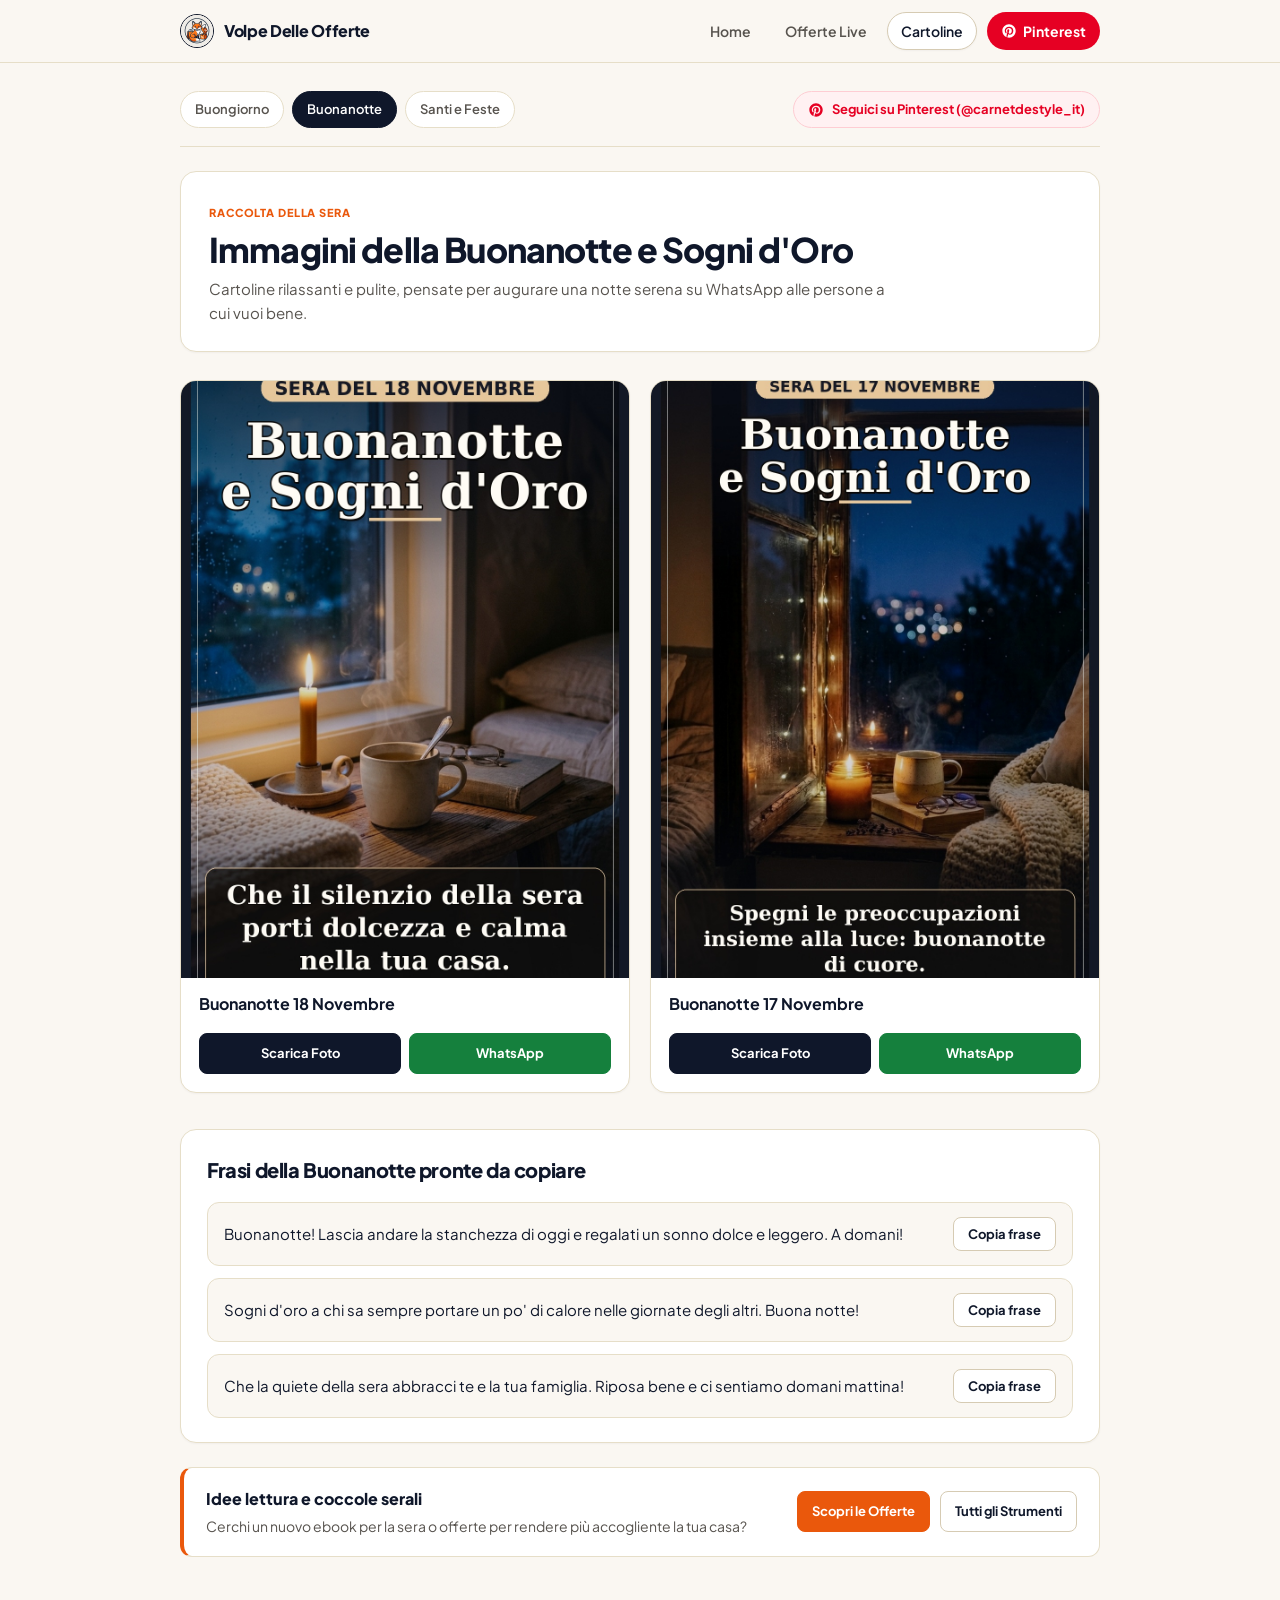
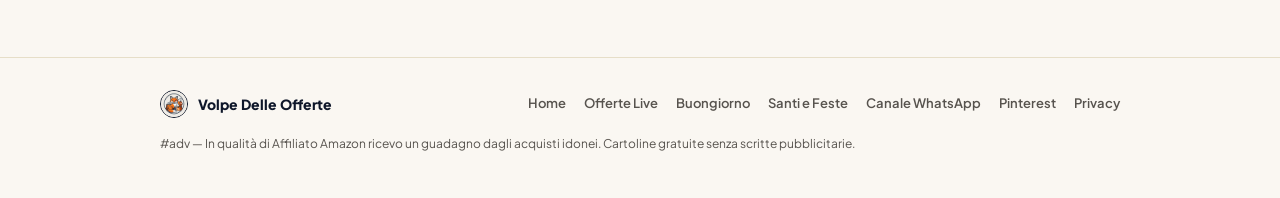
==== buonanotte/index.html @ d1fcee2e "Auto-update deals & cartoline [skip ci]" ====
<!DOCTYPE html>
<html lang="it">
<head>
  <meta charset="UTF-8">
  <meta name="viewport" content="width=device-width, initial-scale=1.0">
  <title>Immagini Buonanotte Nuove e Dolci da Mandare su WhatsApp</title>
  <meta name="description" content="Immagini serene della Buonanotte e sogni d'oro senza pubblicità, pronte da scaricare gratis e condividere su WhatsApp.">
  <link rel="icon" type="image/jpeg" href="../assets/logo.jpg">
  <link rel="preconnect" href="https://fonts.googleapis.com">
  <link rel="preconnect" href="https://fonts.gstatic.com" crossorigin>
  <link href="https://fonts.googleapis.com/css2?family=Playfair+Display:wght@600;700&family=Plus+Jakarta+Sans:wght@400;600;700;800&display=swap" rel="stylesheet">
  <link rel="stylesheet" href="../assets/site.css?v=20261114">
  <link rel="stylesheet" href="../assets/cartoline.css?v=20261114">
</head>
<body>
  <header class="site-topbar">
    <div class="site-topbar-inner">
      <a class="site-brand" href="../">
        <img src="../assets/logo.jpg" alt="Volpe Delle Offerte">
        <span>Volpe Delle Offerte</span>
      </a>
      <nav class="site-nav" aria-label="Menu principale">
        <a href="../">Home</a>
        <a href="../miniapp/">Offerte Live</a>
        <a class="is-active" href="../buongiorno/">Cartoline</a>
        <a class="nav-pinterest" href="https://www.pinterest.com/carnetdestyle_it/" target="_blank" rel="noopener">
          <svg class="icon-svg" viewBox="0 0 24 24" fill="currentColor" aria-hidden="true"><path d="M12 2C6.48 2 2 6.48 2 12c0 4.24 2.65 7.86 6.39 9.29-.09-.78-.17-1.98.04-2.83.18-.77 1.18-5.01 1.18-5.01s-.3-.6-.3-1.49c0-1.4.81-2.44 1.82-2.44.86 0 1.27.64 1.27 1.41 0 .86-.55 2.15-.83 3.34-.24 1 .5 1.81 1.48 1.81 1.78 0 3.14-1.88 3.14-4.59 0-2.4-1.72-4.08-4.18-4.08-2.85 0-4.52 2.14-4.52 4.35 0 .86.33 1.78.75 2.28.08.1.09.19.07.29-.08.31-.25 1-.28 1.14-.04.18-.15.22-.34.13-1.25-.58-2.03-2.41-2.03-3.88 0-3.16 2.3-6.06 6.62-6.06 3.48 0 6.18 2.48 6.18 5.79 0 3.45-2.18 6.23-5.2 6.23-1.02 0-1.97-.53-2.3-1.15l-.63 2.38c-.23.87-.84 1.96-1.25 2.62.94.29 1.94.45 2.98.45 5.52 0 10-4.48 10-10S17.52 2 12 2z"/></svg>
          Pinterest
        </a>
      </nav>
    </div>
  </header>

  <main class="container cartoline-container">
    <div class="subnav-bar">
      <nav class="subnav-pills" aria-label="Categorie cartoline">
        <a href="../buongiorno/">Buongiorno</a>
        <a class="active" href="../buonanotte/">Buonanotte</a>
        <a href="../santi/">Santi e Feste</a>
      </nav>
      <a class="subnav-pinterest-note" href="https://www.pinterest.com/carnetdestyle_it/" target="_blank" rel="noopener">
        <svg class="icon-svg" viewBox="0 0 24 24" fill="currentColor" aria-hidden="true"><path d="M12 2C6.48 2 2 6.48 2 12c0 4.24 2.65 7.86 6.39 9.29-.09-.78-.17-1.98.04-2.83.18-.77 1.18-5.01 1.18-5.01s-.3-.6-.3-1.49c0-1.4.81-2.44 1.82-2.44.86 0 1.27.64 1.27 1.41 0 .86-.55 2.15-.83 3.34-.24 1 .5 1.81 1.48 1.81 1.78 0 3.14-1.88 3.14-4.59 0-2.4-1.72-4.08-4.18-4.08-2.85 0-4.52 2.14-4.52 4.35 0 .86.33 1.78.75 2.28.08.1.09.19.07.29-.08.31-.25 1-.28 1.14-.04.18-.15.22-.34.13-1.25-.58-2.03-2.41-2.03-3.88 0-3.16 2.3-6.06 6.62-6.06 3.48 0 6.18 2.48 6.18 5.79 0 3.45-2.18 6.23-5.2 6.23-1.02 0-1.97-.53-2.3-1.15l-.63 2.38c-.23.87-.84 1.96-1.25 2.62.94.29 1.94.45 2.98.45 5.52 0 10-4.48 10-10S17.52 2 12 2z"/></svg>
        Seguici su Pinterest (@carnetdestyle_it)
      </a>
    </div>

    <section class="hero">
      <span class="hero-eyebrow">Raccolta della Sera</span>
      <h1>Immagini della Buonanotte e Sogni d'Oro</h1>
      <p>Cartoline rilassanti e pulite, pensate per augurare una notte serena su WhatsApp alle persone a cui vuoi bene.</p>
    </section>

    <section class="grid">
      <article class="card">
        <img src="../assets/cartoline/pin_buonanotte_2026-11-18.jpg" alt="Buonanotte 18 Novembre candela calda e riposo sereno">
        <div class="card-body">
          <h2 class="card-title">Buonanotte 18 Novembre</h2>
          <div class="card-actions">
            <a class="btn btn-primary" href="../assets/cartoline/pin_buonanotte_2026-11-18.jpg" download="buonanotte_18_novembre.jpg">Scarica Foto</a>
            <a class="btn btn-whatsapp" href="https://wa.me/?text=Buonanotte%21%20Che%20il%20silenzio%20della%20sera%20porti%20dolcezza%20e%20calma%20nella%20tua%20casa.%20https%3A//alby-eheh.github.io/buonanotte/" target="_blank" rel="noopener">WhatsApp</a>
          </div>
        </div>
      </article>

      <article class="card">
        <img src="../assets/cartoline/pin_buonanotte_2026-11-17.jpg" alt="Buonanotte 17 Novembre candela calda e riposo sereno">
        <div class="card-body">
          <h2 class="card-title">Buonanotte 17 Novembre</h2>
          <div class="card-actions">
            <a class="btn btn-primary" href="../assets/cartoline/pin_buonanotte_2026-11-17.jpg" download="buonanotte_17_novembre.jpg">Scarica Foto</a>
            <a class="btn btn-whatsapp" href="https://wa.me/?text=Buonanotte%21%20Spegni%20le%20preoccupazioni%20insieme%20alla%20luce%3A%20buonanotte%20di%20cuore.%20https%3A//alby-eheh.github.io/buonanotte/" target="_blank" rel="noopener">WhatsApp</a>
          </div>
        </div>
      </article>
    </section>

    <section class="section-box">
      <h2>Frasi della Buonanotte pronte da copiare</h2>
      <div class="quotes-list">
        <div class="quote-item">
          <p>Buonanotte! Lascia andare la stanchezza di oggi e regalati un sonno dolce e leggero. A domani!</p>
          <button class="copy-btn" data-quote="Buonanotte! Lascia andare la stanchezza di oggi e regalati un sonno dolce e leggero. A domani!">Copia frase</button>
        </div>
        <div class="quote-item">
          <p>Sogni d'oro a chi sa sempre portare un po' di calore nelle giornate degli altri. Buona notte!</p>
          <button class="copy-btn" data-quote="Sogni d'oro a chi sa sempre portare un po' di calore nelle giornate degli altri. Buona notte!">Copia frase</button>
        </div>
        <div class="quote-item">
          <p>Che la quiete della sera abbracci te e la tua famiglia. Riposa bene e ci sentiamo domani mattina!</p>
          <button class="copy-btn" data-quote="Che la quiete della sera abbracci te e la tua famiglia. Riposa bene e ci sentiamo domani mattina!">Copia frase</button>
        </div>
      </div>
    </section>

    <aside class="promo-subtle">
      <div>
        <h3>Idee lettura e coccole serali</h3>
        <p>Cerchi un nuovo ebook per la sera o offerte per rendere più accogliente la tua casa?</p>
      </div>
      <div class="promo-links">
        <a href="../miniapp/">Scopri le Offerte</a>
        <a class="secondary" href="../">Tutti gli Strumenti</a>
      </div>
    </aside>

  </main>

  <footer class="site-footer">
    <div class="site-footer-inner">
      <div class="site-footer-top">
        <div class="site-footer-brand">
          <img src="../assets/logo.jpg" alt="Volpe Delle Offerte">
          <span>Volpe Delle Offerte</span>
        </div>
        <nav class="site-footer-links" aria-label="Link utili">
          <a href="../">Home</a>
          <a href="../miniapp/">Offerte Live</a>
          <a href="../buongiorno/">Buongiorno</a>
          <a href="../santi/">Santi e Feste</a>
          <a href="https://whatsapp.com/channel/0029VbETLnsD38CLMNvogI3g" target="_blank" rel="noopener">Canale WhatsApp</a>
          <a href="https://www.pinterest.com/carnetdestyle_it/" target="_blank" rel="noopener">Pinterest</a>
          <a href="../privacy.html">Privacy</a>
        </nav>
      </div>
      <div class="site-footer-legal">
        #adv — In qualità di Affiliato Amazon ricevo un guadagno dagli acquisti idonei. Cartoline gratuite senza scritte pubblicitarie.
      </div>
    </div>
  </footer>
  <script src="../assets/cartoline.js"></script>
</body>
</html>
---- assets/site.css ----
/* Volpe Delle Offerte — Sistema di Design Editoriale Condiviso */

:root {
  --bg: #faf7f2;
  --surface: #ffffff;
  --surface-alt: #f3ede2;
  --ink: #0f172a;
  --muted: #57534e;
  --fox: #ea580c;
  --fox-hover: #c2410c;
  --fox-soft: #fff7ed;
  --border: #e6dec8;
  --border-strong: #d6cbb3;
  --wa: #15803d;
  --wa-hover: #166534;
  --wa-soft: #f0fdf4;
  --pinterest: #e60023;
  --pinterest-hover: #b8001b;
  --pinterest-soft: #fff1f2;
  --radius-sm: 8px;
  --radius-md: 12px;
  --radius-lg: 16px;
  --shadow-sm: 0 1px 2px rgba(15, 23, 42, 0.04);
  --shadow-md: 0 8px 24px rgba(15, 23, 42, 0.06);
  --container: 960px;
  --font-sans: 'Plus Jakarta Sans', -apple-system, BlinkMacSystemFont, 'Segoe UI', Roboto, Helvetica, Arial, sans-serif;
}

*, *::before, *::after {
  box-sizing: border-box;
}

html {
  scroll-behavior: smooth;
}

body {
  margin: 0;
  padding: 0;
  background-color: var(--bg);
  color: var(--ink);
  font-family: var(--font-sans);
  line-height: 1.6;
  -webkit-font-smoothing: antialiased;
  -moz-osx-font-smoothing: grayscale;
}

a {
  color: inherit;
  text-decoration: none;
}

img {
  max-width: 100%;
  display: block;
}

.icon-svg {
  width: 16px;
  height: 16px;
  flex-shrink: 0;
  display: inline-block;
  vertical-align: middle;
}

/* Sticky Topbar Condivisa */
.site-topbar {
  position: sticky;
  top: 0;
  z-index: 50;
  background: rgba(250, 247, 242, 0.94);
  backdrop-filter: blur(10px);
  -webkit-backdrop-filter: blur(10px);
  border-bottom: 1px solid var(--border);
}

.site-topbar-inner {
  max-width: var(--container);
  margin: 0 auto;
  padding: 12px 20px;
  display: flex;
  align-items: center;
  justify-content: space-between;
  gap: 14px;
  flex-wrap: wrap;
}

.site-brand {
  display: inline-flex;
  align-items: center;
  gap: 10px;
  font-weight: 800;
  font-size: 16px;
  color: var(--ink);
  letter-spacing: -0.02em;
}

.site-brand img {
  width: 34px;
  height: 34px;
  border-radius: 50%;
  object-fit: cover;
  border: 1.5px solid var(--ink);
  background: var(--surface);
}

.site-nav {
  display: flex;
  align-items: center;
  gap: 6px;
  flex-wrap: wrap;
}

.site-nav a {
  display: inline-flex;
  align-items: center;
  gap: 6px;
  padding: 7px 13px;
  border-radius: 999px;
  font-size: 14px;
  font-weight: 600;
  color: var(--muted);
  border: 1px solid transparent;
  transition: background-color 0.15s ease, color 0.15s ease, border-color 0.15s ease;
}

.site-nav a:hover {
  color: var(--ink);
  background-color: var(--surface-alt);
}

.site-nav a.is-active {
  color: var(--ink);
  background-color: var(--surface);
  border-color: var(--border-strong);
  box-shadow: var(--shadow-sm);
}

.site-nav a.nav-pinterest {
  background-color: var(--pinterest);
  color: #ffffff;
  font-weight: 700;
  margin-left: 4px;
}

.site-nav a.nav-pinterest:hover {
  background-color: var(--pinterest-hover);
  color: #ffffff;
}

/* Container & Bottoni Condivisi */
.site-container {
  max-width: var(--container);
  margin: 0 auto;
  padding: 0 20px;
}

.btn {
  display: inline-flex;
  align-items: center;
  justify-content: center;
  gap: 8px;
  padding: 11px 18px;
  border-radius: var(--radius-sm);
  font-family: inherit;
  font-size: 14px;
  font-weight: 700;
  cursor: pointer;
  border: 1px solid transparent;
  transition: background-color 0.15s ease, border-color 0.15s ease, transform 0.15s ease, color 0.15s ease;
}

.btn:hover {
  transform: translateY(-1px);
}

.btn-wa {
  background-color: var(--wa);
  color: #ffffff;
}

.btn-wa:hover {
  background-color: var(--wa-hover);
}

.btn-fox {
  background-color: var(--fox);
  color: #ffffff;
}

.btn-fox:hover {
  background-color: var(--fox-hover);
}

.btn-outline {
  background-color: var(--surface);
  color: var(--ink);
  border-color: var(--border-strong);
}

.btn-outline:hover {
  background-color: var(--surface-alt);
  border-color: var(--ink);
}

.btn-pinterest {
  background-color: var(--pinterest);
  color: #ffffff;
}

.btn-pinterest:hover {
  background-color: var(--pinterest-hover);
}

/* Footer Editoriale Condiviso */
.site-footer {
  margin-top: 64px;
  border-top: 1px solid var(--border);
  padding: 32px 20px 44px;
  background-color: var(--bg);
}

.site-footer-inner {
  max-width: var(--container);
  margin: 0 auto;
  display: flex;
  flex-direction: column;
  gap: 16px;
}

.site-footer-top {
  display: flex;
  align-items: center;
  justify-content: space-between;
  flex-wrap: wrap;
  gap: 16px;
}

.site-footer-brand {
  display: inline-flex;
  align-items: center;
  gap: 10px;
  font-weight: 800;
  font-size: 14px;
  color: var(--ink);
}

.site-footer-brand img {
  width: 28px;
  height: 28px;
  border-radius: 50%;
  object-fit: cover;
  border: 1.5px solid var(--ink);
  background: var(--surface);
}

.site-footer-links {
  display: flex;
  flex-wrap: wrap;
  gap: 18px;
  font-size: 13px;
  font-weight: 600;
  color: var(--muted);
}

.site-footer-links a:hover {
  color: var(--fox);
  text-decoration: underline;
}

.site-footer-legal {
  font-size: 12px;
  color: var(--muted);
  line-height: 1.65;
}

.site-footer-legal a {
  color: var(--fox);
  font-weight: 600;
  text-decoration: underline;
}

/* Supporto opzionale dark mode dentro Telegram WebApp */
[data-tg-theme="dark"] .site-topbar {
  background: rgba(15, 23, 42, 0.92);
  border-bottom-color: #1e293b;
}

[data-tg-theme="dark"] .site-brand {
  color: #f8fafc;
}

[data-tg-theme="dark"] .site-nav a {
  color: #94a3b8;
}

[data-tg-theme="dark"] .site-nav a:hover {
  color: #f8fafc;
  background-color: #1e293b;
}

[data-tg-theme="dark"] .site-nav a.is-active {
  color: #f8fafc;
  background-color: #1e293b;
  border-color: #334155;
}

[data-tg-theme="dark"] .site-footer {
  background-color: #0f172a;
  border-top-color: #1e293b;
}

[data-tg-theme="dark"] .site-footer-brand {
  color: #f8fafc;
}

[data-tg-theme="dark"] .site-footer-links,
[data-tg-theme="dark"] .site-footer-legal {
  color: #94a3b8;
}

@media (max-width: 640px) {
  .site-topbar-inner {
    padding: 10px 14px;
    gap: 10px;
  }

  .site-brand {
    font-size: 15px;
  }

  .site-nav {
    width: 100%;
    gap: 5px;
  }

  .site-nav a {
    font-size: 13px;
    padding: 6px 10px;
  }

  .site-nav a.nav-pinterest {
    margin-left: auto;
  }

  .site-container {
    padding: 0 14px;
  }

  .site-footer {
    padding: 24px 14px 36px;
  }
}
---- assets/cartoline.css ----
/* Stili specifici per le sezioni Cartoline (Buongiorno, Buonanotte, Santi e Feste) */

.container,
.cartoline-container {
  max-width: var(--container);
  margin: 0 auto;
  padding: 28px 20px 24px;
}

/* Sotto-navigazione categorie cartoline */
.subnav-bar {
  display: flex;
  align-items: center;
  justify-content: space-between;
  flex-wrap: wrap;
  gap: 12px;
  padding-bottom: 18px;
  margin-bottom: 24px;
  border-bottom: 1px solid var(--border);
}

.subnav-pills {
  display: flex;
  gap: 8px;
  flex-wrap: wrap;
}

.subnav-pills a {
  display: inline-flex;
  align-items: center;
  gap: 6px;
  padding: 7px 14px;
  border-radius: 999px;
  font-size: 13px;
  font-weight: 600;
  color: var(--muted);
  background: var(--surface);
  border: 1px solid var(--border);
  transition: all 0.15s ease;
}

.subnav-pills a:hover {
  border-color: var(--fox);
  color: var(--ink);
}

.subnav-pills a.active {
  background: var(--ink);
  color: #ffffff;
  border-color: var(--ink);
}

.subnav-pinterest-note {
  display: inline-flex;
  align-items: center;
  gap: 8px;
  font-size: 13px;
  font-weight: 700;
  color: var(--pinterest);
  padding: 7px 14px;
  border-radius: 999px;
  background: var(--pinterest-soft);
  border: 1px solid #fecdd3;
  transition: background-color 0.15s ease, color 0.15s ease;
}

.subnav-pinterest-note:hover {
  background: var(--pinterest);
  color: #ffffff;
  border-color: var(--pinterest);
}

/* Header Editoriale Cartoline */
.hero,
.hero-card {
  background: var(--surface);
  border: 1px solid var(--border);
  border-radius: var(--radius-lg);
  padding: 26px 28px;
  margin-bottom: 28px;
  box-shadow: var(--shadow-sm);
}

.hero-eyebrow {
  display: inline-block;
  font-size: 11px;
  font-weight: 800;
  letter-spacing: 0.08em;
  text-transform: uppercase;
  color: var(--fox);
  margin-bottom: 8px;
}

.hero h1,
.hero-card h1 {
  margin: 0 0 8px;
  font-size: clamp(24px, 3.2vw, 34px);
  font-weight: 800;
  letter-spacing: -0.025em;
  line-height: 1.15;
  color: var(--ink);
}

.hero p,
.hero-card p {
  margin: 0;
  color: var(--muted);
  font-size: 15px;
  max-width: 680px;
}

/* Griglia Cartoline */
.grid {
  display: grid;
  grid-template-columns: repeat(auto-fit, minmax(260px, 1fr));
  gap: 20px;
  margin-bottom: 36px;
}

.card {
  background: var(--surface);
  border: 1px solid var(--border);
  border-radius: var(--radius-lg);
  overflow: hidden;
  display: flex;
  flex-direction: column;
  box-shadow: var(--shadow-sm);
  transition: transform 0.2s ease, border-color 0.2s ease, box-shadow 0.2s ease;
}

.card:hover {
  transform: translateY(-2px);
  border-color: var(--border-strong);
  box-shadow: var(--shadow-md);
}

.card > img,
.card-img-wrap img {
  width: 100%;
  aspect-ratio: 3 / 4;
  object-fit: cover;
  display: block;
  background: var(--surface-alt);
}

.card-body {
  padding: 16px 18px 18px;
  display: flex;
  flex-direction: column;
  gap: 8px;
  flex: 1;
}

.card-tag {
  font-size: 11px;
  font-weight: 700;
  text-transform: uppercase;
  letter-spacing: 0.06em;
  color: var(--fox);
}

.card-title {
  margin: 0;
  font-size: 16px;
  font-weight: 700;
  line-height: 1.3;
  color: var(--ink);
}

.card-actions {
  margin-top: auto;
  padding-top: 10px;
  display: flex;
  gap: 8px;
  flex-wrap: wrap;
}

.btn-primary {
  display: inline-flex;
  align-items: center;
  justify-content: center;
  gap: 6px;
  flex: 1;
  min-width: 110px;
  padding: 9px 12px;
  border-radius: var(--radius-sm);
  background: var(--ink);
  color: #ffffff;
  font-size: 13px;
  font-weight: 700;
  border: 1px solid var(--ink);
  transition: background-color 0.15s ease, border-color 0.15s ease;
}

.btn-primary:hover {
  background: var(--fox);
  border-color: var(--fox);
}

.btn-whatsapp {
  display: inline-flex;
  align-items: center;
  justify-content: center;
  gap: 6px;
  flex: 1;
  min-width: 110px;
  padding: 9px 12px;
  border-radius: var(--radius-sm);
  background: var(--wa);
  color: #ffffff;
  font-size: 13px;
  font-weight: 700;
  border: 1px solid var(--wa);
  transition: background-color 0.15s ease, border-color 0.15s ease;
}

.btn-whatsapp:hover {
  background: var(--wa-hover);
  border-color: var(--wa-hover);
}

/* Sezione Frasi */
.section-box {
  background: var(--surface);
  border: 1px solid var(--border);
  border-radius: var(--radius-lg);
  padding: 24px 26px;
  margin-bottom: 24px;
  box-shadow: var(--shadow-sm);
}

.section-box h2 {
  margin: 0 0 16px;
  font-size: 20px;
  font-weight: 800;
  letter-spacing: -0.02em;
  color: var(--ink);
}

.quotes-list {
  display: grid;
  gap: 12px;
}

.quote-item {
  display: flex;
  justify-content: space-between;
  align-items: center;
  gap: 16px;
  padding: 14px 16px;
  background: var(--bg);
  border: 1px solid var(--border);
  border-radius: var(--radius-md);
}

.quote-item p,
.quote-text {
  margin: 0;
  font-size: 15px;
  color: var(--ink);
  line-height: 1.5;
}

.copy-btn {
  flex-shrink: 0;
  padding: 8px 14px;
  border-radius: var(--radius-sm);
  border: 1px solid var(--border-strong);
  background: var(--surface);
  color: var(--ink);
  font-family: inherit;
  font-size: 13px;
  font-weight: 700;
  cursor: pointer;
  transition: background-color 0.15s ease, border-color 0.15s ease, color 0.15s ease;
}

.copy-btn:hover {
  background: var(--fox);
  border-color: var(--fox);
  color: #ffffff;
}

/* Promo Discreto in Fondo alla Raccolta */
.promo-subtle {
  background: var(--surface);
  border: 1px solid var(--border);
  border-left: 4px solid var(--fox);
  border-radius: var(--radius-md);
  padding: 18px 22px;
  display: flex;
  justify-content: space-between;
  align-items: center;
  flex-wrap: wrap;
  gap: 14px;
  margin-bottom: 12px;
}

.promo-subtle h3 {
  margin: 0 0 4px;
  font-size: 16px;
  font-weight: 800;
  color: var(--ink);
}

.promo-subtle p {
  margin: 0;
  font-size: 14px;
  color: var(--muted);
}

.promo-links {
  display: flex;
  gap: 10px;
  flex-wrap: wrap;
}

.promo-links a {
  display: inline-flex;
  align-items: center;
  justify-content: center;
  padding: 9px 14px;
  border-radius: var(--radius-sm);
  background: var(--fox);
  color: #ffffff;
  font-size: 13px;
  font-weight: 700;
  border: 1px solid var(--fox);
  transition: background-color 0.15s ease;
}

.promo-links a:hover {
  background: var(--fox-hover);
}

.promo-links a.secondary {
  background: var(--surface);
  color: var(--ink);
  border-color: var(--border-strong);
}

.promo-links a.secondary:hover {
  background: var(--surface-alt);
}

.toast {
  position: fixed;
  bottom: 24px;
  left: 50%;
  transform: translateX(-50%) translateY(80px);
  background: var(--ink);
  color: #ffffff;
  padding: 10px 20px;
  border-radius: 999px;
  font-size: 14px;
  font-weight: 600;
  opacity: 0;
  transition: transform 0.25s ease, opacity 0.25s ease;
  z-index: 100;
  pointer-events: none;
}

.toast.show {
  transform: translateX(-50%) translateY(0);
  opacity: 1;
}

@media (max-width: 640px) {
  .container,
  .cartoline-container {
    padding: 20px 14px 16px;
  }

  .hero,
  .hero-card {
    padding: 20px 18px;
  }

  .section-box {
    padding: 18px 16px;
  }

  .quote-item {
    flex-direction: column;
    align-items: flex-start;
  }

  .copy-btn {
    width: 100%;
  }

  .promo-subtle {
    padding: 16px;
  }
}
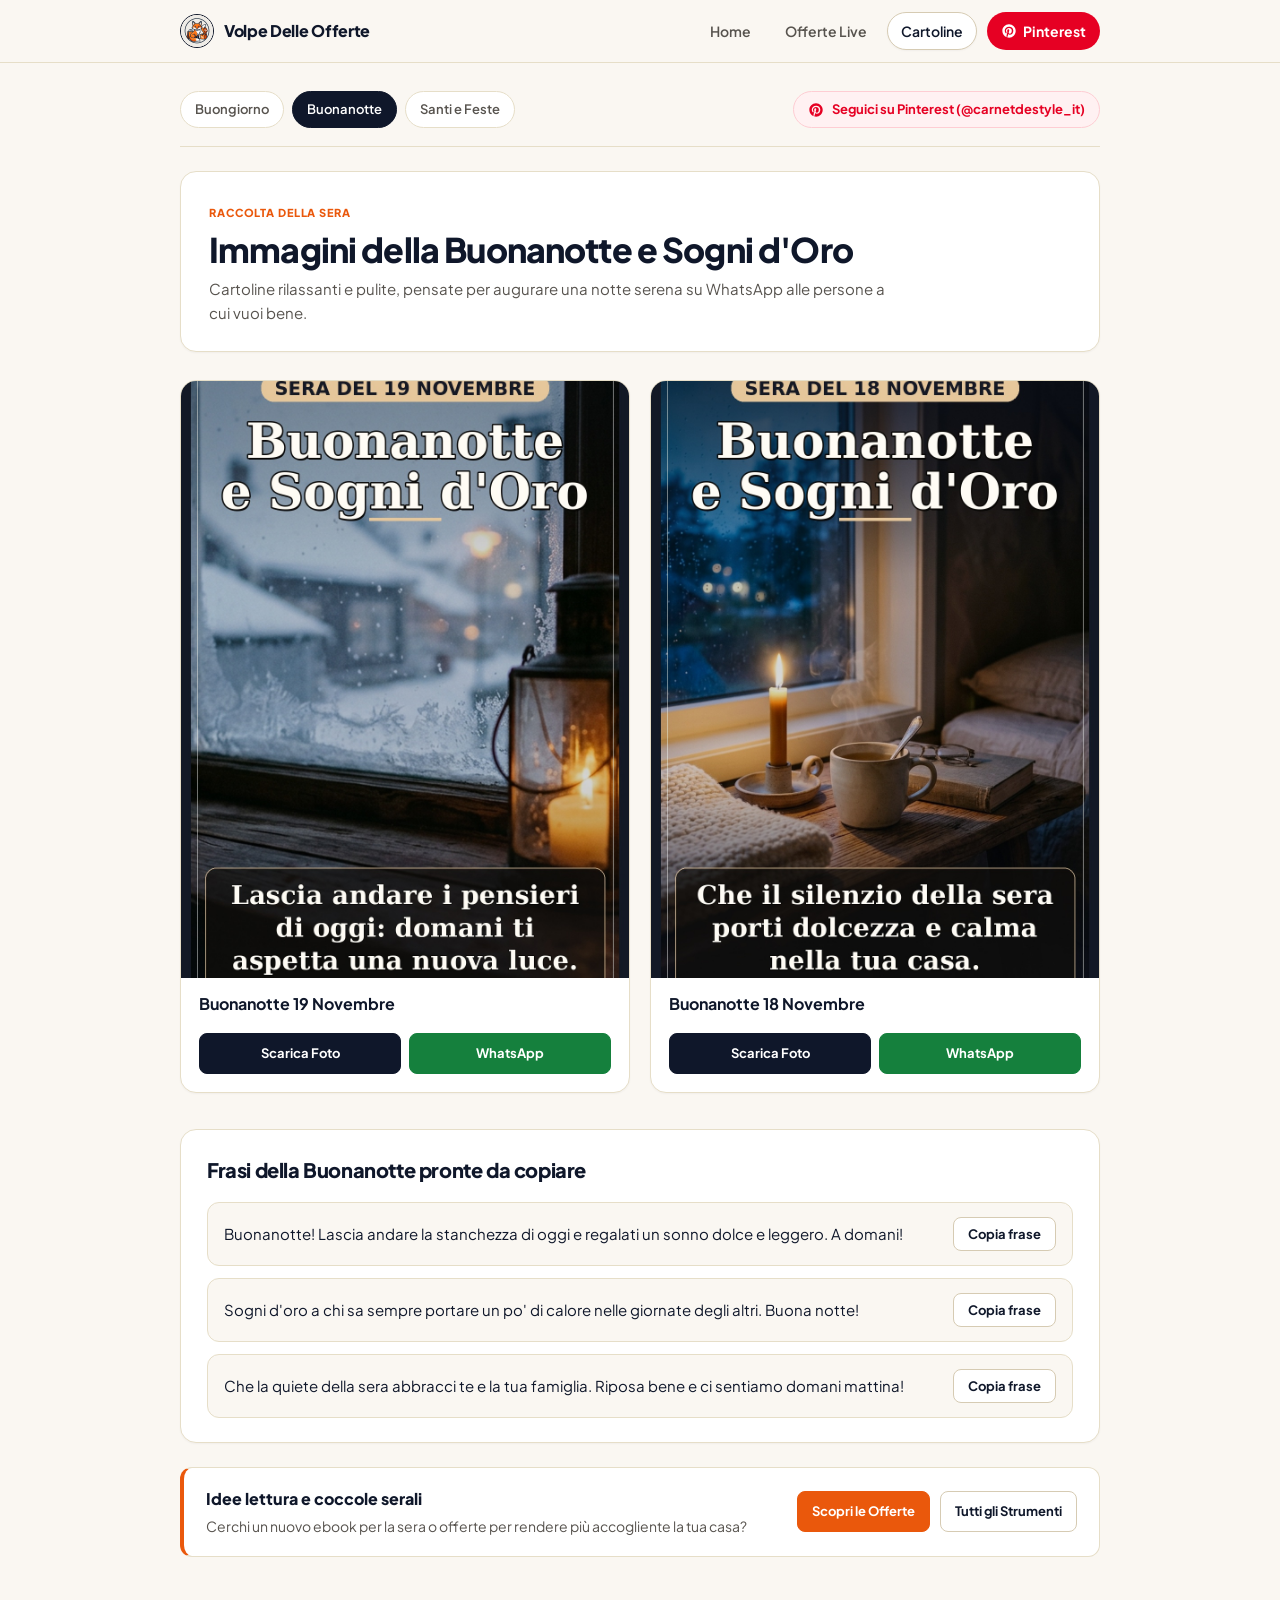
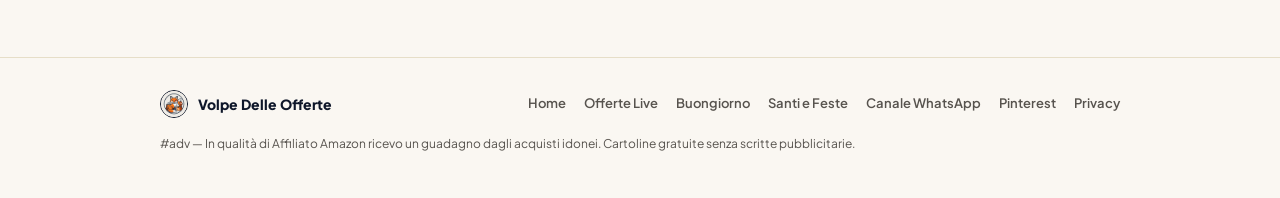
==== commit 56541772: "Auto-update cartoline & deals 2026-11-19" ====
--- a/buonanotte/index.html
+++ b/buonanotte/index.html
@@ -52,23 +52,23 @@
 
     <section class="grid">
       <article class="card">
+        <img src="../assets/cartoline/pin_buonanotte_2026-11-19.jpg" alt="Buonanotte 19 Novembre candela calda e riposo sereno">
+        <div class="card-body">
+          <h2 class="card-title">Buonanotte 19 Novembre</h2>
+          <div class="card-actions">
+            <a class="btn btn-primary" href="../assets/cartoline/pin_buonanotte_2026-11-19.jpg" download="buonanotte_19_novembre.jpg">Scarica Foto</a>
+            <a class="btn btn-whatsapp" href="https://wa.me/?text=Buonanotte%21%20Lascia%20andare%20i%20pensieri%20di%20oggi%3A%20domani%20ti%20aspetta%20una%20nuova%20luce.%20https%3A//alby-eheh.github.io/buonanotte/" target="_blank" rel="noopener">WhatsApp</a>
+          </div>
+        </div>
+      </article>
+
+      <article class="card">
         <img src="../assets/cartoline/pin_buonanotte_2026-11-18.jpg" alt="Buonanotte 18 Novembre candela calda e riposo sereno">
         <div class="card-body">
           <h2 class="card-title">Buonanotte 18 Novembre</h2>
           <div class="card-actions">
             <a class="btn btn-primary" href="../assets/cartoline/pin_buonanotte_2026-11-18.jpg" download="buonanotte_18_novembre.jpg">Scarica Foto</a>
             <a class="btn btn-whatsapp" href="https://wa.me/?text=Buonanotte%21%20Che%20il%20silenzio%20della%20sera%20porti%20dolcezza%20e%20calma%20nella%20tua%20casa.%20https%3A//alby-eheh.github.io/buonanotte/" target="_blank" rel="noopener">WhatsApp</a>
-          </div>
-        </div>
-      </article>
-
-      <article class="card">
-        <img src="../assets/cartoline/pin_buonanotte_2026-11-17.jpg" alt="Buonanotte 17 Novembre candela calda e riposo sereno">
-        <div class="card-body">
-          <h2 class="card-title">Buonanotte 17 Novembre</h2>
-          <div class="card-actions">
-            <a class="btn btn-primary" href="../assets/cartoline/pin_buonanotte_2026-11-17.jpg" download="buonanotte_17_novembre.jpg">Scarica Foto</a>
-            <a class="btn btn-whatsapp" href="https://wa.me/?text=Buonanotte%21%20Spegni%20le%20preoccupazioni%20insieme%20alla%20luce%3A%20buonanotte%20di%20cuore.%20https%3A//alby-eheh.github.io/buonanotte/" target="_blank" rel="noopener">WhatsApp</a>
           </div>
         </div>
       </article>
@@ -128,6 +128,7 @@
     </div>
   </footer>
   <script src="../assets/cartoline.js"></script>
+<script data-goatcounter="https://volpedelleofferte.goatcounter.com/count" async src="//gc.zgo.at/count.js"></script>
 </body>
 </html>
 
--- a/assets/site.css
+++ b/assets/site.css
@@ -351,3 +351,24 @@
     padding: 24px 14px 36px;
   }
 }
+
+/* Fix responsive mobile per evitare accavallamenti navbar/contenuto */
+@media (max-width: 720px) {
+  .site-topbar-inner {
+    flex-wrap: wrap;
+    gap: 8px;
+    padding: 10px 14px;
+  }
+  .site-nav {
+    width: 100%;
+    overflow-x: auto;
+    display: flex;
+    gap: 6px;
+    padding-bottom: 2px;
+    -webkit-overflow-scrolling: touch;
+  }
+  .site-nav a {
+    white-space: nowrap;
+    flex-shrink: 0;
+  }
+}
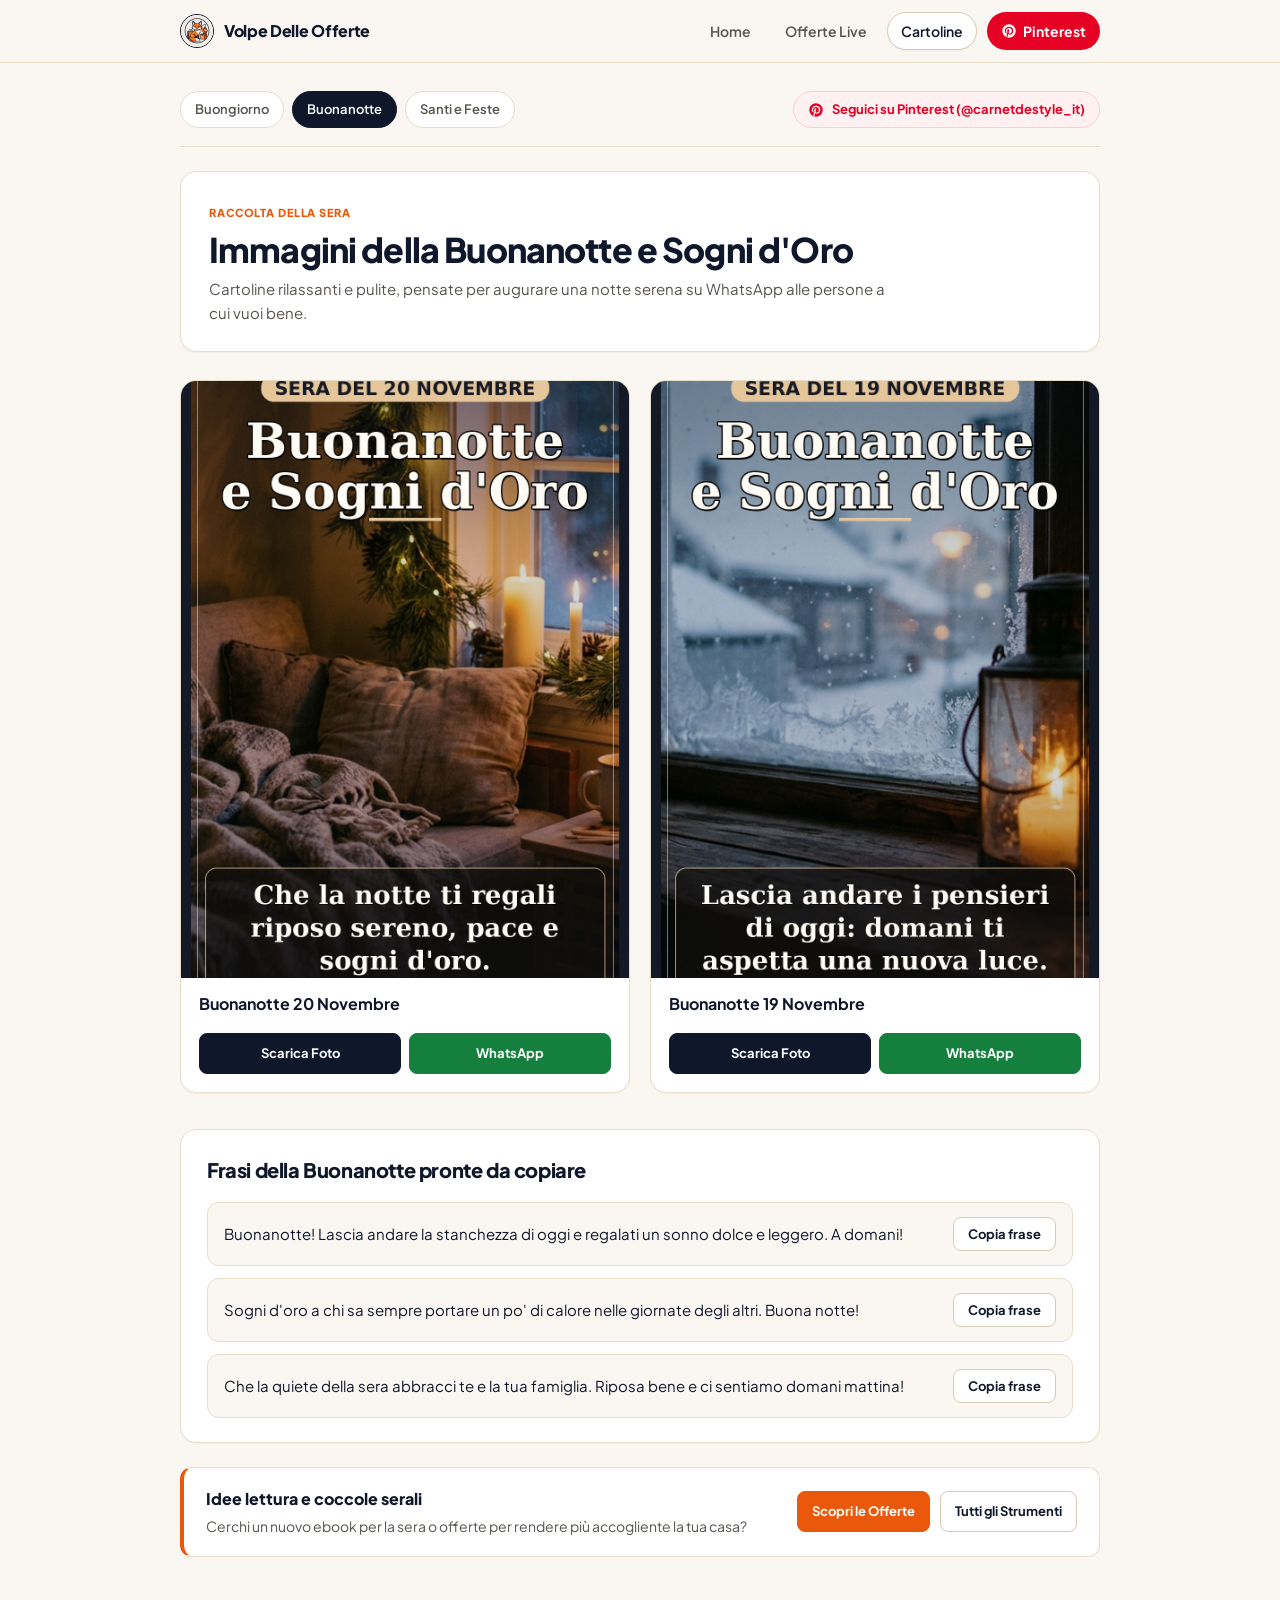
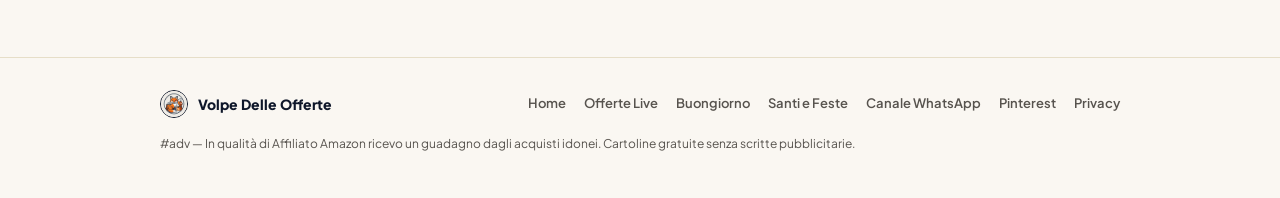
==== commit 19b4d9c1: "Auto-update cartoline & deals 2026-11-20" ====
--- a/buonanotte/index.html
+++ b/buonanotte/index.html
@@ -52,23 +52,23 @@
 
     <section class="grid">
       <article class="card">
+        <img src="../assets/cartoline/pin_buonanotte_2026-11-20.jpg" alt="Buonanotte 20 Novembre candela calda e riposo sereno">
+        <div class="card-body">
+          <h2 class="card-title">Buonanotte 20 Novembre</h2>
+          <div class="card-actions">
+            <a class="btn btn-primary" href="../assets/cartoline/pin_buonanotte_2026-11-20.jpg" download="buonanotte_20_novembre.jpg">Scarica Foto</a>
+            <a class="btn btn-whatsapp" href="https://wa.me/?text=Buonanotte%21%20Che%20la%20notte%20ti%20regali%20riposo%20sereno%2C%20pace%20e%20sogni%20d%27oro.%20https%3A//alby-eheh.github.io/buonanotte/" target="_blank" rel="noopener">WhatsApp</a>
+          </div>
+        </div>
+      </article>
+
+      <article class="card">
         <img src="../assets/cartoline/pin_buonanotte_2026-11-19.jpg" alt="Buonanotte 19 Novembre candela calda e riposo sereno">
         <div class="card-body">
           <h2 class="card-title">Buonanotte 19 Novembre</h2>
           <div class="card-actions">
             <a class="btn btn-primary" href="../assets/cartoline/pin_buonanotte_2026-11-19.jpg" download="buonanotte_19_novembre.jpg">Scarica Foto</a>
             <a class="btn btn-whatsapp" href="https://wa.me/?text=Buonanotte%21%20Lascia%20andare%20i%20pensieri%20di%20oggi%3A%20domani%20ti%20aspetta%20una%20nuova%20luce.%20https%3A//alby-eheh.github.io/buonanotte/" target="_blank" rel="noopener">WhatsApp</a>
-          </div>
-        </div>
-      </article>
-
-      <article class="card">
-        <img src="../assets/cartoline/pin_buonanotte_2026-11-18.jpg" alt="Buonanotte 18 Novembre candela calda e riposo sereno">
-        <div class="card-body">
-          <h2 class="card-title">Buonanotte 18 Novembre</h2>
-          <div class="card-actions">
-            <a class="btn btn-primary" href="../assets/cartoline/pin_buonanotte_2026-11-18.jpg" download="buonanotte_18_novembre.jpg">Scarica Foto</a>
-            <a class="btn btn-whatsapp" href="https://wa.me/?text=Buonanotte%21%20Che%20il%20silenzio%20della%20sera%20porti%20dolcezza%20e%20calma%20nella%20tua%20casa.%20https%3A//alby-eheh.github.io/buonanotte/" target="_blank" rel="noopener">WhatsApp</a>
           </div>
         </div>
       </article>
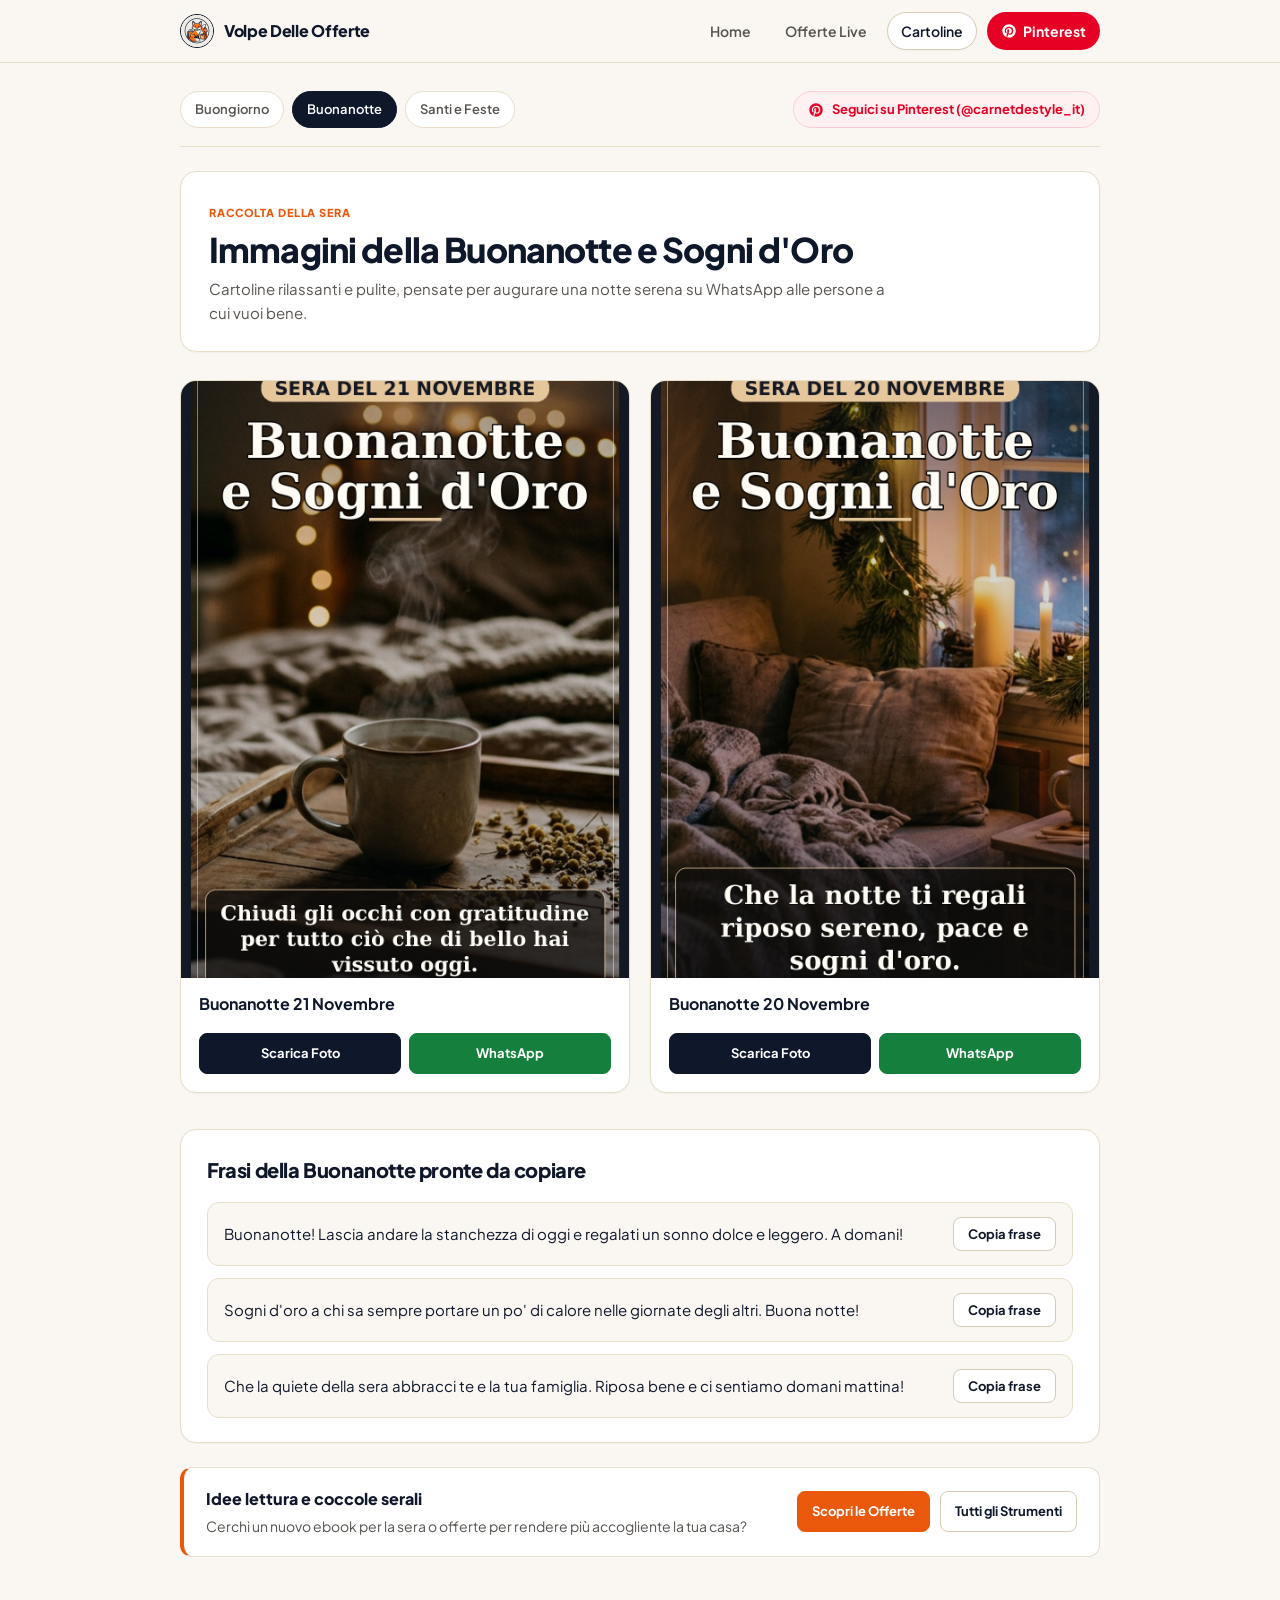
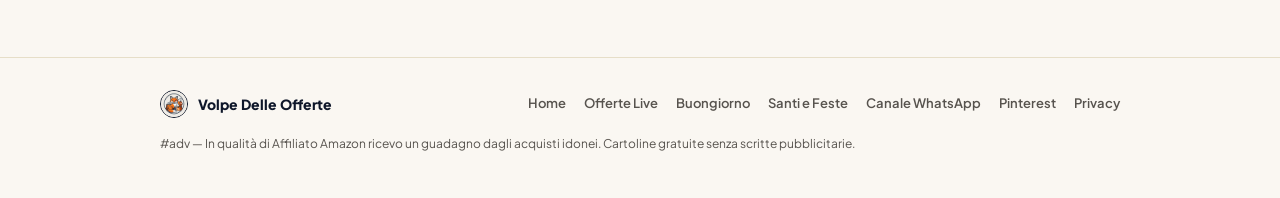
==== commit 8b8ec1ac: "Auto-update cartoline & deals 2026-11-21" ====
--- a/buonanotte/index.html
+++ b/buonanotte/index.html
@@ -52,23 +52,23 @@
 
     <section class="grid">
       <article class="card">
+        <img src="../assets/cartoline/pin_buonanotte_2026-11-21.jpg" alt="Buonanotte 21 Novembre candela calda e riposo sereno">
+        <div class="card-body">
+          <h2 class="card-title">Buonanotte 21 Novembre</h2>
+          <div class="card-actions">
+            <a class="btn btn-primary" href="../assets/cartoline/pin_buonanotte_2026-11-21.jpg" download="buonanotte_21_novembre.jpg">Scarica Foto</a>
+            <a class="btn btn-whatsapp" href="https://wa.me/?text=Buonanotte%21%20Chiudi%20gli%20occhi%20con%20gratitudine%20per%20tutto%20ci%C3%B2%20che%20di%20bello%20hai%20vissuto%20oggi.%20https%3A//alby-eheh.github.io/buonanotte/" target="_blank" rel="noopener">WhatsApp</a>
+          </div>
+        </div>
+      </article>
+
+      <article class="card">
         <img src="../assets/cartoline/pin_buonanotte_2026-11-20.jpg" alt="Buonanotte 20 Novembre candela calda e riposo sereno">
         <div class="card-body">
           <h2 class="card-title">Buonanotte 20 Novembre</h2>
           <div class="card-actions">
             <a class="btn btn-primary" href="../assets/cartoline/pin_buonanotte_2026-11-20.jpg" download="buonanotte_20_novembre.jpg">Scarica Foto</a>
             <a class="btn btn-whatsapp" href="https://wa.me/?text=Buonanotte%21%20Che%20la%20notte%20ti%20regali%20riposo%20sereno%2C%20pace%20e%20sogni%20d%27oro.%20https%3A//alby-eheh.github.io/buonanotte/" target="_blank" rel="noopener">WhatsApp</a>
-          </div>
-        </div>
-      </article>
-
-      <article class="card">
-        <img src="../assets/cartoline/pin_buonanotte_2026-11-19.jpg" alt="Buonanotte 19 Novembre candela calda e riposo sereno">
-        <div class="card-body">
-          <h2 class="card-title">Buonanotte 19 Novembre</h2>
-          <div class="card-actions">
-            <a class="btn btn-primary" href="../assets/cartoline/pin_buonanotte_2026-11-19.jpg" download="buonanotte_19_novembre.jpg">Scarica Foto</a>
-            <a class="btn btn-whatsapp" href="https://wa.me/?text=Buonanotte%21%20Lascia%20andare%20i%20pensieri%20di%20oggi%3A%20domani%20ti%20aspetta%20una%20nuova%20luce.%20https%3A//alby-eheh.github.io/buonanotte/" target="_blank" rel="noopener">WhatsApp</a>
           </div>
         </div>
       </article>
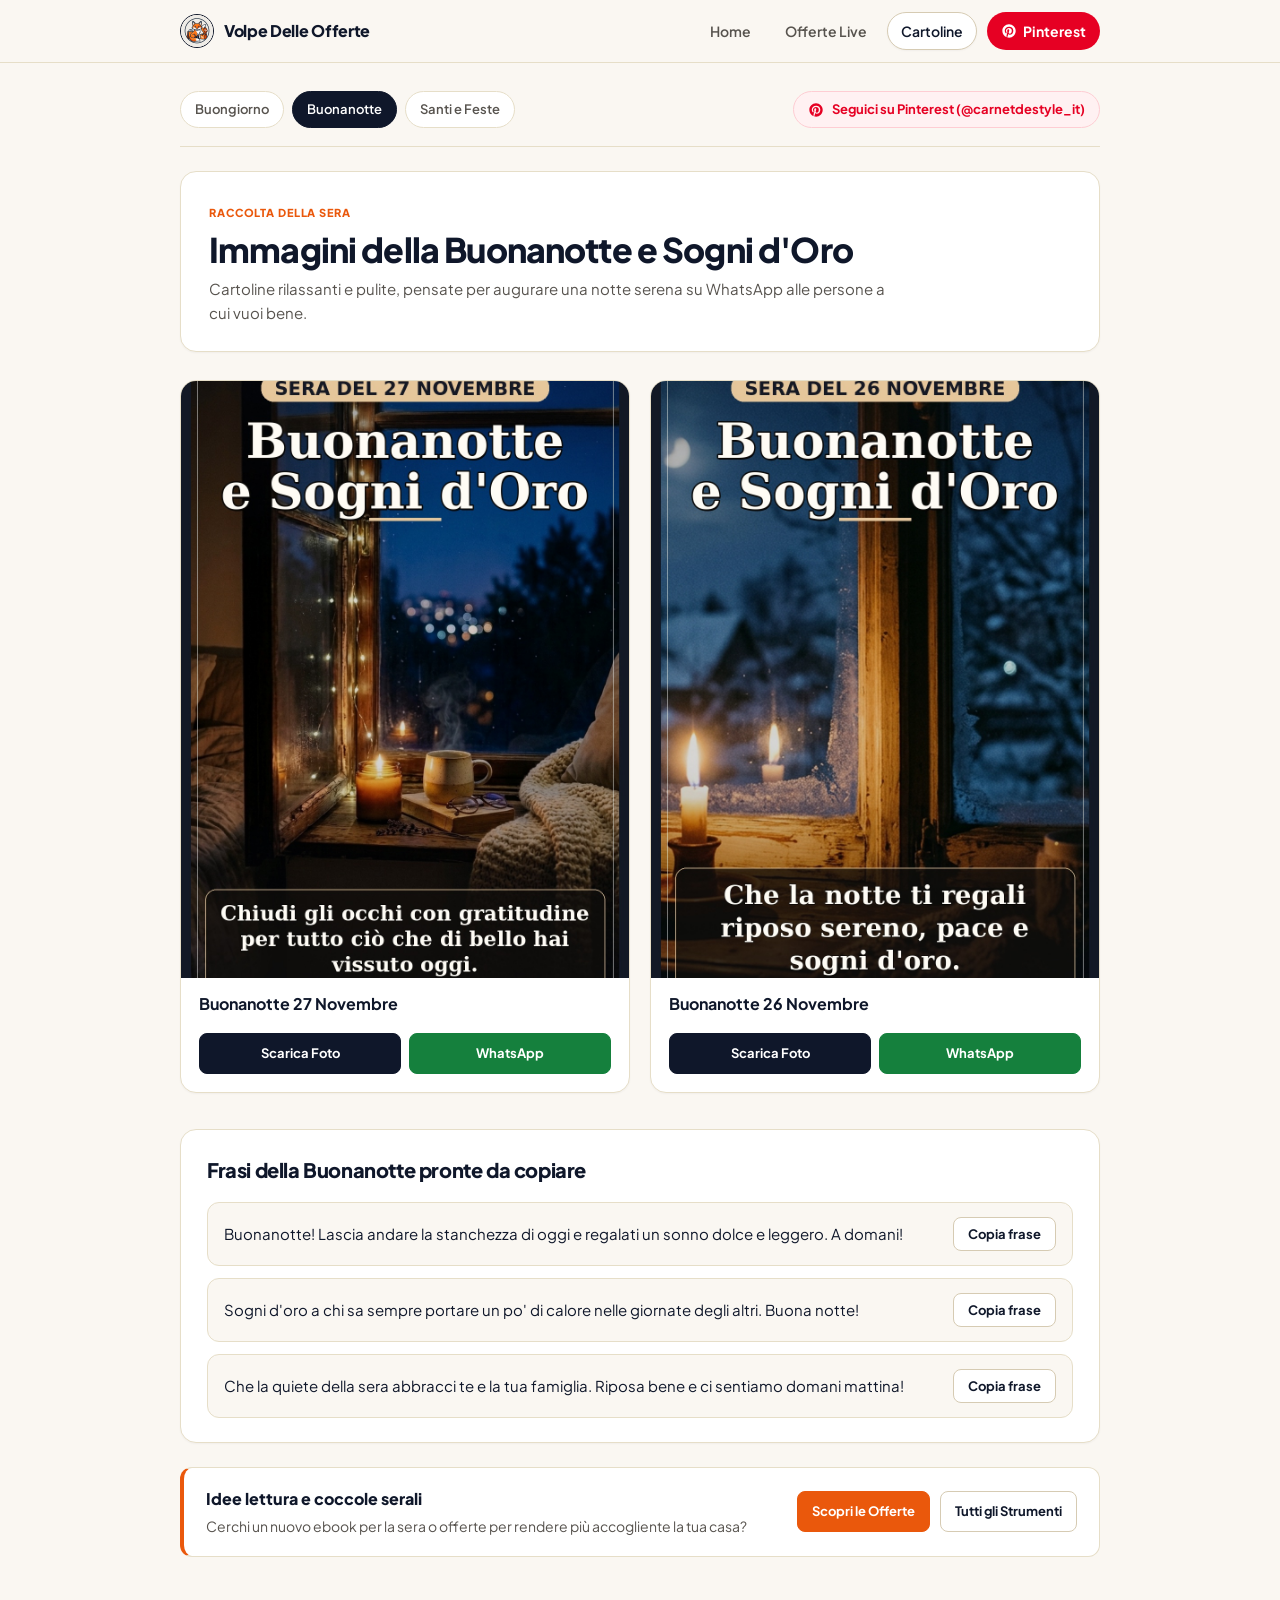
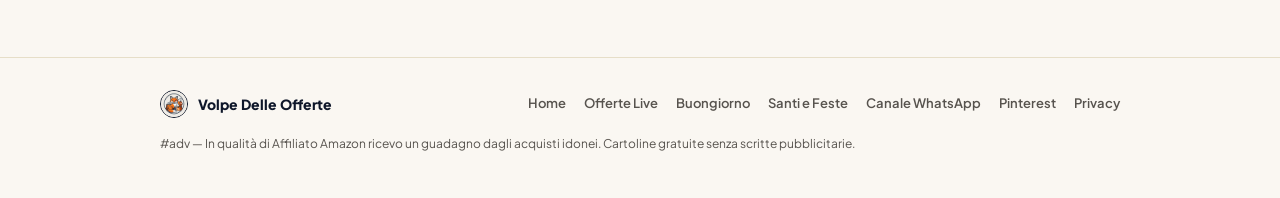
==== commit 87ac30fe: "Auto-update cartoline & deals 2026-11-26" ====
--- a/buonanotte/index.html
+++ b/buonanotte/index.html
@@ -52,22 +52,22 @@
 
     <section class="grid">
       <article class="card">
-        <img src="../assets/cartoline/pin_buonanotte_2026-11-21.jpg" alt="Buonanotte 21 Novembre candela calda e riposo sereno">
+        <img src="../assets/cartoline/pin_buonanotte_2026-11-27.jpg" alt="Buonanotte 27 Novembre candela calda e riposo sereno">
         <div class="card-body">
-          <h2 class="card-title">Buonanotte 21 Novembre</h2>
+          <h2 class="card-title">Buonanotte 27 Novembre</h2>
           <div class="card-actions">
-            <a class="btn btn-primary" href="../assets/cartoline/pin_buonanotte_2026-11-21.jpg" download="buonanotte_21_novembre.jpg">Scarica Foto</a>
+            <a class="btn btn-primary" href="../assets/cartoline/pin_buonanotte_2026-11-27.jpg" download="buonanotte_27_novembre.jpg">Scarica Foto</a>
             <a class="btn btn-whatsapp" href="https://wa.me/?text=Buonanotte%21%20Chiudi%20gli%20occhi%20con%20gratitudine%20per%20tutto%20ci%C3%B2%20che%20di%20bello%20hai%20vissuto%20oggi.%20https%3A//alby-eheh.github.io/buonanotte/" target="_blank" rel="noopener">WhatsApp</a>
           </div>
         </div>
       </article>
 
       <article class="card">
-        <img src="../assets/cartoline/pin_buonanotte_2026-11-20.jpg" alt="Buonanotte 20 Novembre candela calda e riposo sereno">
+        <img src="../assets/cartoline/pin_buonanotte_2026-11-26.jpg" alt="Buonanotte 26 Novembre candela calda e riposo sereno">
         <div class="card-body">
-          <h2 class="card-title">Buonanotte 20 Novembre</h2>
+          <h2 class="card-title">Buonanotte 26 Novembre</h2>
           <div class="card-actions">
-            <a class="btn btn-primary" href="../assets/cartoline/pin_buonanotte_2026-11-20.jpg" download="buonanotte_20_novembre.jpg">Scarica Foto</a>
+            <a class="btn btn-primary" href="../assets/cartoline/pin_buonanotte_2026-11-26.jpg" download="buonanotte_26_novembre.jpg">Scarica Foto</a>
             <a class="btn btn-whatsapp" href="https://wa.me/?text=Buonanotte%21%20Che%20la%20notte%20ti%20regali%20riposo%20sereno%2C%20pace%20e%20sogni%20d%27oro.%20https%3A//alby-eheh.github.io/buonanotte/" target="_blank" rel="noopener">WhatsApp</a>
           </div>
         </div>
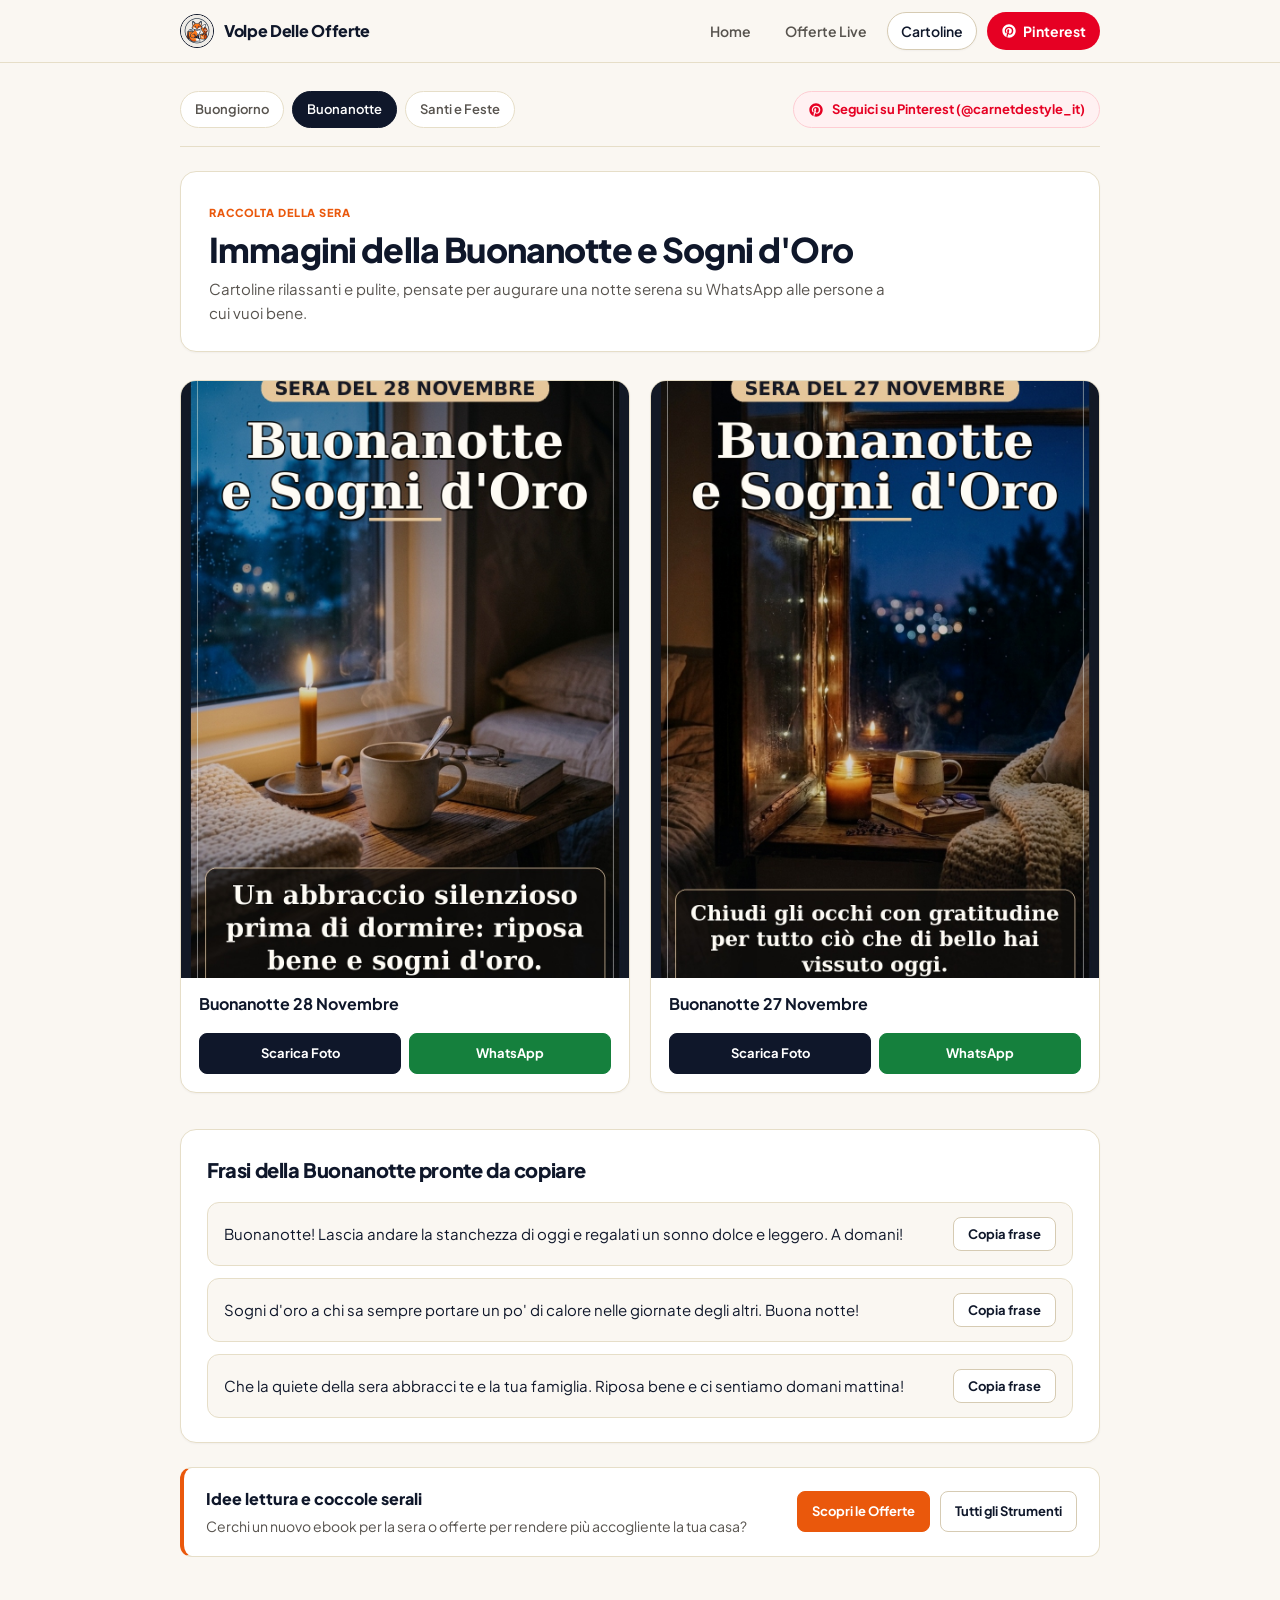
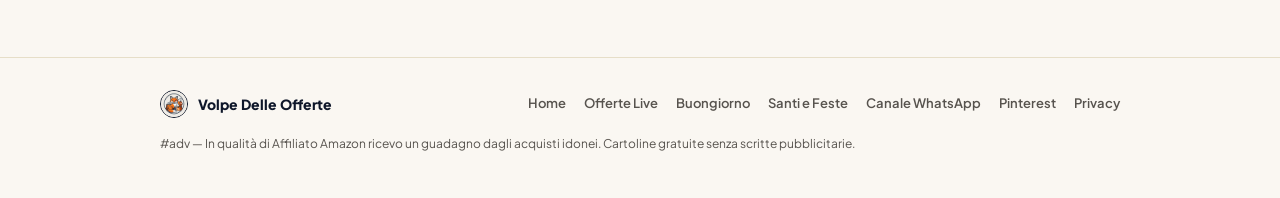
==== commit 619b54f7: "Auto-update cartoline & deals 2026-11-27" ====
--- a/buonanotte/index.html
+++ b/buonanotte/index.html
@@ -52,23 +52,23 @@
 
     <section class="grid">
       <article class="card">
+        <img src="../assets/cartoline/pin_buonanotte_2026-11-28.jpg" alt="Buonanotte 28 Novembre candela calda e riposo sereno">
+        <div class="card-body">
+          <h2 class="card-title">Buonanotte 28 Novembre</h2>
+          <div class="card-actions">
+            <a class="btn btn-primary" href="../assets/cartoline/pin_buonanotte_2026-11-28.jpg" download="buonanotte_28_novembre.jpg">Scarica Foto</a>
+            <a class="btn btn-whatsapp" href="https://wa.me/?text=Buonanotte%21%20Un%20abbraccio%20silenzioso%20prima%20di%20dormire%3A%20riposa%20bene%20e%20sogni%20d%27oro.%20https%3A//alby-eheh.github.io/buonanotte/" target="_blank" rel="noopener">WhatsApp</a>
+          </div>
+        </div>
+      </article>
+
+      <article class="card">
         <img src="../assets/cartoline/pin_buonanotte_2026-11-27.jpg" alt="Buonanotte 27 Novembre candela calda e riposo sereno">
         <div class="card-body">
           <h2 class="card-title">Buonanotte 27 Novembre</h2>
           <div class="card-actions">
             <a class="btn btn-primary" href="../assets/cartoline/pin_buonanotte_2026-11-27.jpg" download="buonanotte_27_novembre.jpg">Scarica Foto</a>
             <a class="btn btn-whatsapp" href="https://wa.me/?text=Buonanotte%21%20Chiudi%20gli%20occhi%20con%20gratitudine%20per%20tutto%20ci%C3%B2%20che%20di%20bello%20hai%20vissuto%20oggi.%20https%3A//alby-eheh.github.io/buonanotte/" target="_blank" rel="noopener">WhatsApp</a>
-          </div>
-        </div>
-      </article>
-
-      <article class="card">
-        <img src="../assets/cartoline/pin_buonanotte_2026-11-26.jpg" alt="Buonanotte 26 Novembre candela calda e riposo sereno">
-        <div class="card-body">
-          <h2 class="card-title">Buonanotte 26 Novembre</h2>
-          <div class="card-actions">
-            <a class="btn btn-primary" href="../assets/cartoline/pin_buonanotte_2026-11-26.jpg" download="buonanotte_26_novembre.jpg">Scarica Foto</a>
-            <a class="btn btn-whatsapp" href="https://wa.me/?text=Buonanotte%21%20Che%20la%20notte%20ti%20regali%20riposo%20sereno%2C%20pace%20e%20sogni%20d%27oro.%20https%3A//alby-eheh.github.io/buonanotte/" target="_blank" rel="noopener">WhatsApp</a>
           </div>
         </div>
       </article>
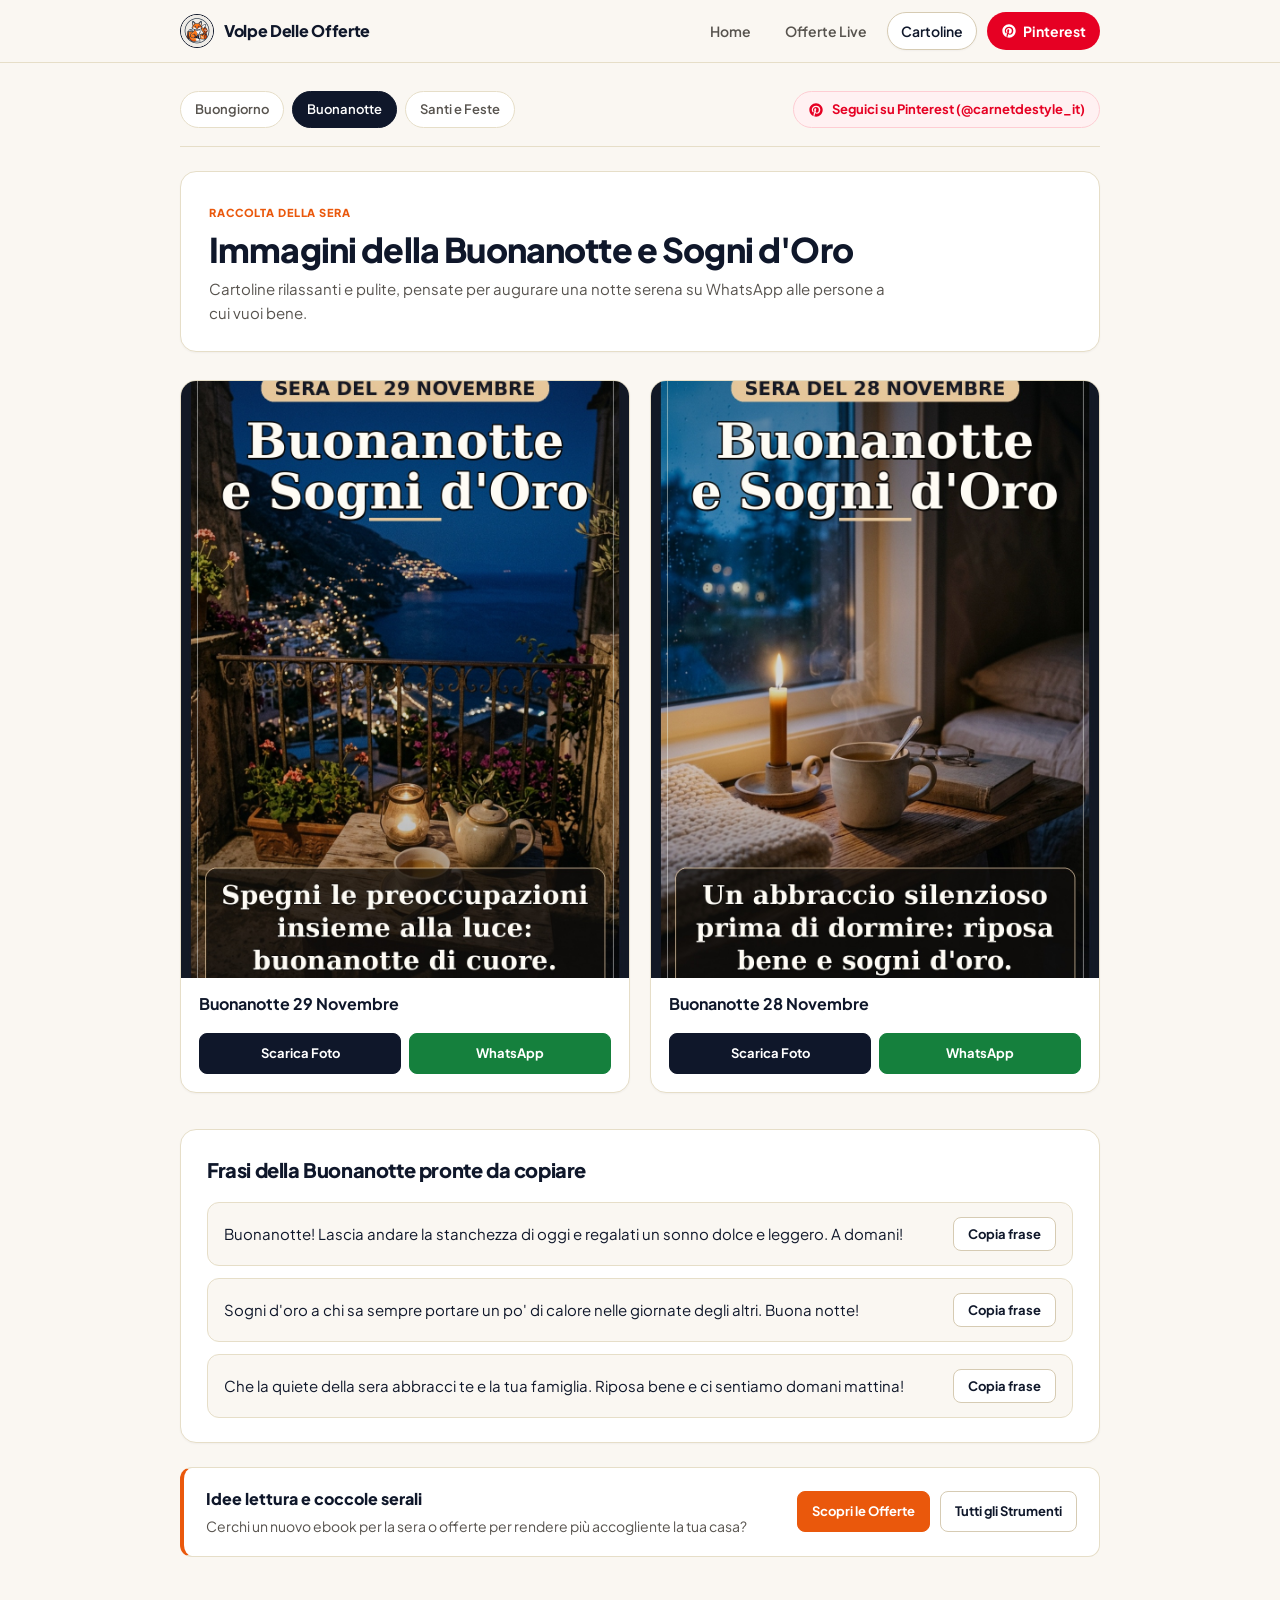
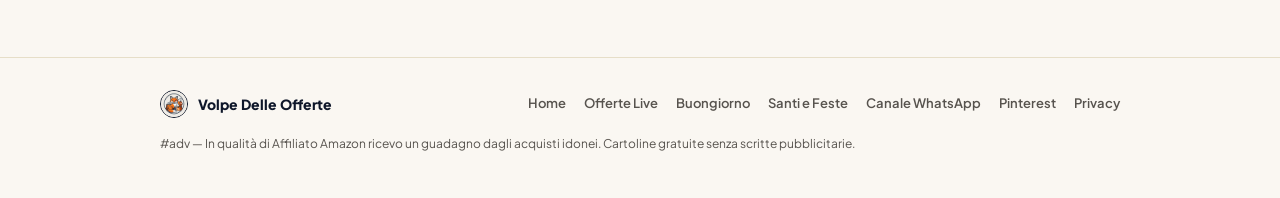
==== commit 690f8303: "Auto-update cartoline & deals 2026-11-28" ====
--- a/buonanotte/index.html
+++ b/buonanotte/index.html
@@ -52,23 +52,23 @@
 
     <section class="grid">
       <article class="card">
+        <img src="../assets/cartoline/pin_buonanotte_2026-11-29.jpg" alt="Buonanotte 29 Novembre candela calda e riposo sereno">
+        <div class="card-body">
+          <h2 class="card-title">Buonanotte 29 Novembre</h2>
+          <div class="card-actions">
+            <a class="btn btn-primary" href="../assets/cartoline/pin_buonanotte_2026-11-29.jpg" download="buonanotte_29_novembre.jpg">Scarica Foto</a>
+            <a class="btn btn-whatsapp" href="https://wa.me/?text=Buonanotte%21%20Spegni%20le%20preoccupazioni%20insieme%20alla%20luce%3A%20buonanotte%20di%20cuore.%20https%3A//alby-eheh.github.io/buonanotte/" target="_blank" rel="noopener">WhatsApp</a>
+          </div>
+        </div>
+      </article>
+
+      <article class="card">
         <img src="../assets/cartoline/pin_buonanotte_2026-11-28.jpg" alt="Buonanotte 28 Novembre candela calda e riposo sereno">
         <div class="card-body">
           <h2 class="card-title">Buonanotte 28 Novembre</h2>
           <div class="card-actions">
             <a class="btn btn-primary" href="../assets/cartoline/pin_buonanotte_2026-11-28.jpg" download="buonanotte_28_novembre.jpg">Scarica Foto</a>
             <a class="btn btn-whatsapp" href="https://wa.me/?text=Buonanotte%21%20Un%20abbraccio%20silenzioso%20prima%20di%20dormire%3A%20riposa%20bene%20e%20sogni%20d%27oro.%20https%3A//alby-eheh.github.io/buonanotte/" target="_blank" rel="noopener">WhatsApp</a>
-          </div>
-        </div>
-      </article>
-
-      <article class="card">
-        <img src="../assets/cartoline/pin_buonanotte_2026-11-27.jpg" alt="Buonanotte 27 Novembre candela calda e riposo sereno">
-        <div class="card-body">
-          <h2 class="card-title">Buonanotte 27 Novembre</h2>
-          <div class="card-actions">
-            <a class="btn btn-primary" href="../assets/cartoline/pin_buonanotte_2026-11-27.jpg" download="buonanotte_27_novembre.jpg">Scarica Foto</a>
-            <a class="btn btn-whatsapp" href="https://wa.me/?text=Buonanotte%21%20Chiudi%20gli%20occhi%20con%20gratitudine%20per%20tutto%20ci%C3%B2%20che%20di%20bello%20hai%20vissuto%20oggi.%20https%3A//alby-eheh.github.io/buonanotte/" target="_blank" rel="noopener">WhatsApp</a>
           </div>
         </div>
       </article>
